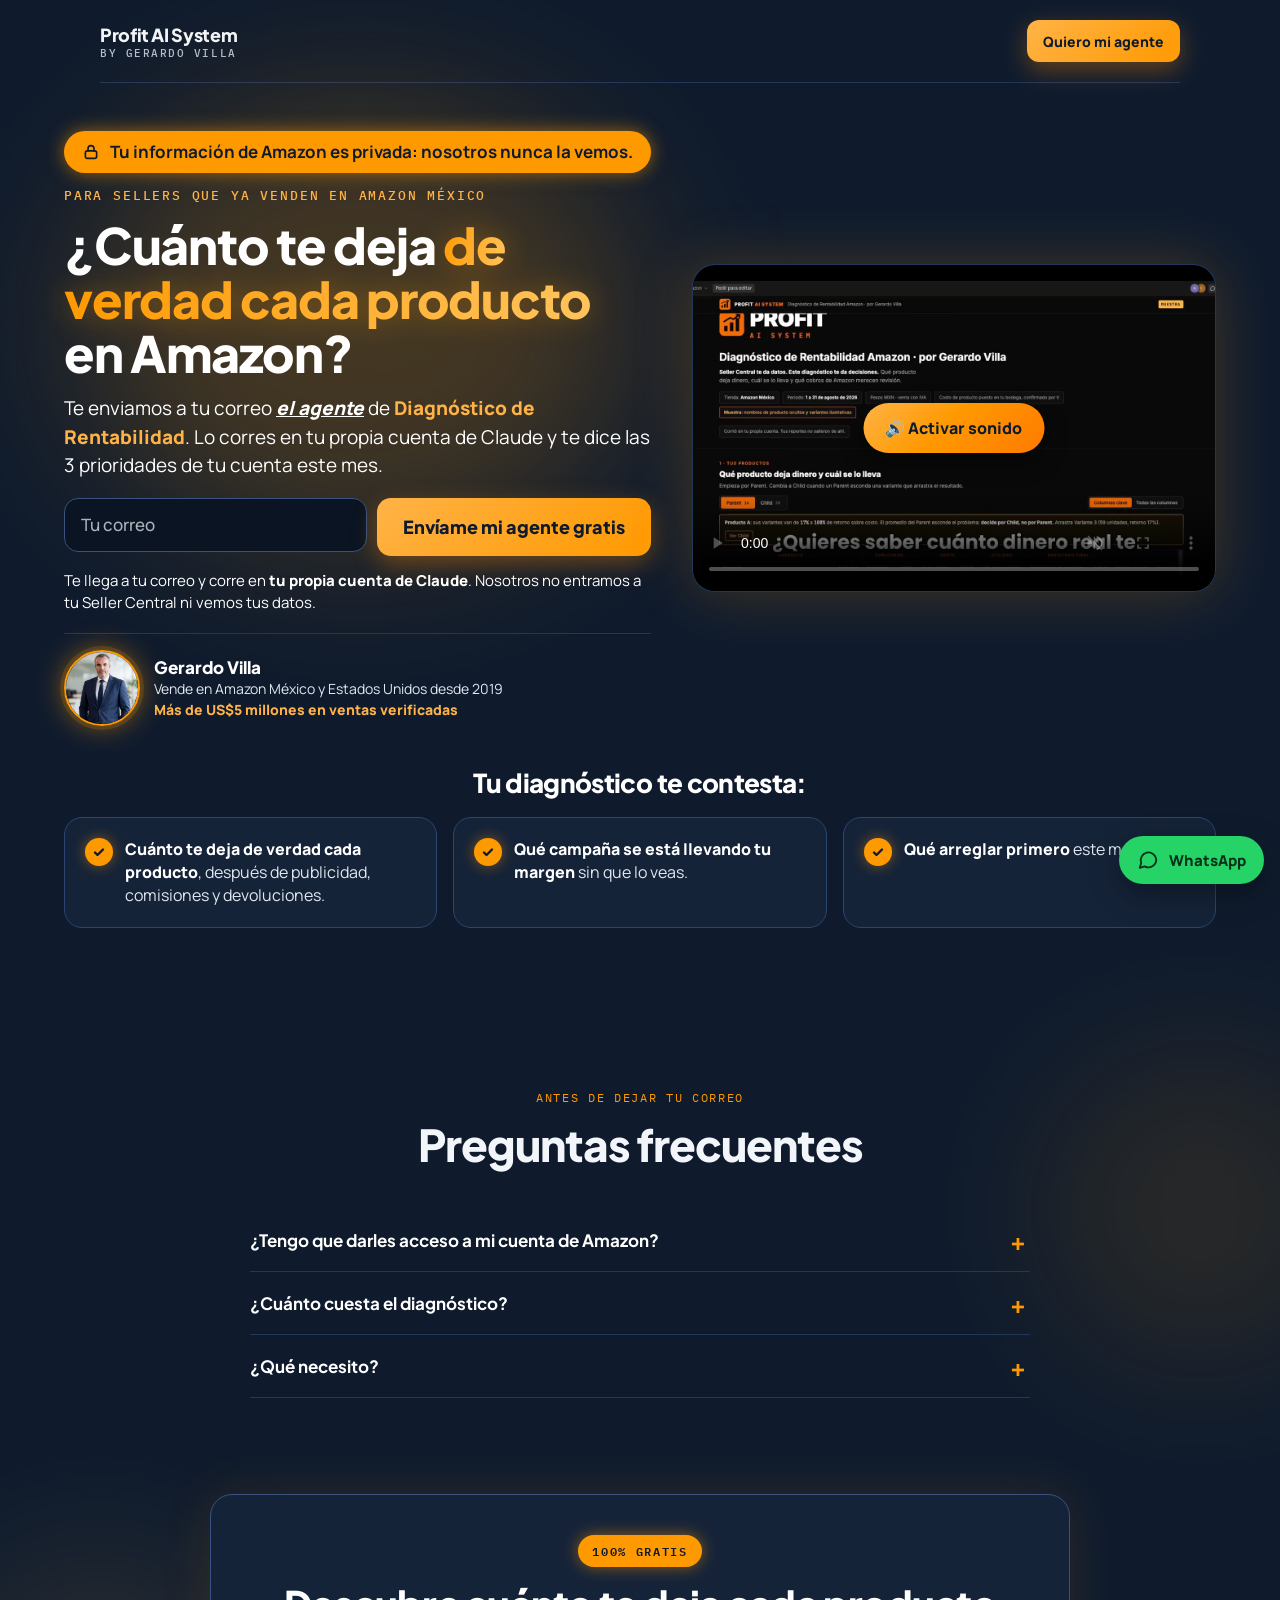
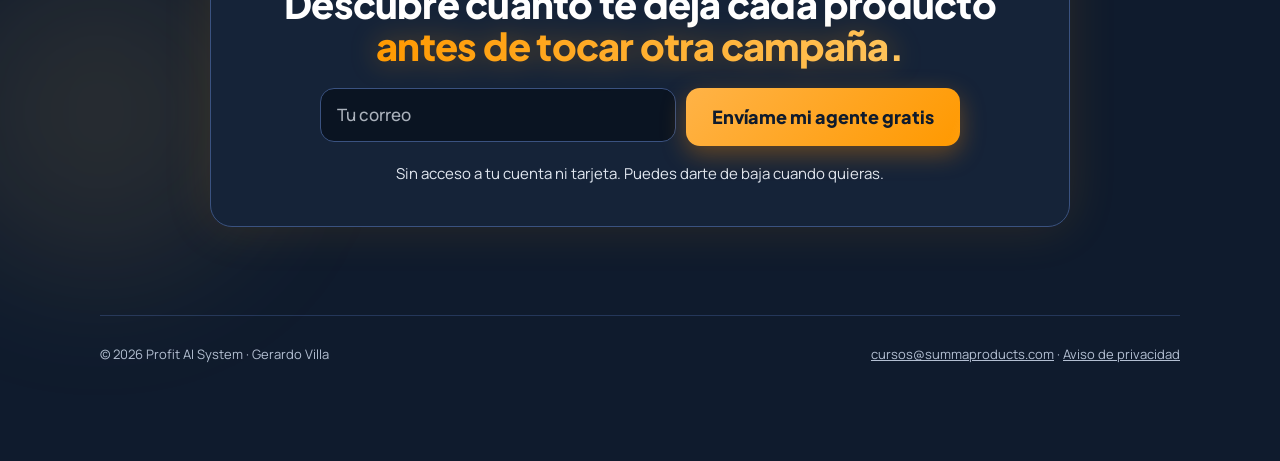
==== index.html @ 211ba328 "Buen Fin también en el Nivel 2: US$2,424 → US$1,818 (-25%), mismo sticker, etiqueta y cuenta regresi" ====
<!doctype html>
<html lang="es">
<head>
<meta charset="utf-8">
<meta name="viewport" content="width=device-width,initial-scale=1,viewport-fit=cover">
<title>Profit AI System</title>
<link rel="preconnect" href="https://fonts.googleapis.com">
<link rel="preconnect" href="https://fonts.gstatic.com" crossorigin>
<link rel="stylesheet" href="https://fonts.googleapis.com/css2?family=Plus+Jakarta+Sans:wght@500;700;800&family=Manrope:wght@400;500;600;700&family=IBM+Plex+Mono:wght@500&display=swap">
<link rel="stylesheet" href="assets/styles.css?v=20261112a">
<!-- Meta Pixel Code -->
<script>
!function(f,b,e,v,n,t,s)
{if(f.fbq)return;n=f.fbq=function(){n.callMethod?
n.callMethod.apply(n,arguments):n.queue.push(arguments)};
if(!f._fbq)f._fbq=n;n.push=n;n.loaded=!0;n.version='2.0';
n.queue=[];t=b.createElement(e);t.async=!0;
t.src=v;s=b.getElementsByTagName(e)[0];
s.parentNode.insertBefore(t,s)}(window, document,'script',
'https://connect.facebook.net/en_US/fbevents.js');
fbq('init', '1524049399397099');
fbq('track', 'PageView');
</script>
<noscript><img height="1" width="1" style="display:none"
src="https://www.facebook.com/tr?id=1524049399397099&ev=PageView&noscript=1"
/></noscript>
<!-- End Meta Pixel Code -->
<!-- Vigía de envío de ChatGPT Ads: anota solo las solicitudes a openai.com cuyo contenido trae "lead_created" (no manda nada) -->
<script>!function(w){var R=/^https:\/\/([a-z0-9-]+\.)*openai\.com\//,L="lead_created",E=w.__oaiEnvios=[];function reg(u,b,via){var e=null;try{if(!R.test(String(u&&u.url||u)))return null;var c=function(t){if(e||typeof t!=="string"||t.indexOf(L)<0)return;e={via:via,t:Date.now(),estado:null};E.push(e);try{w.dispatchEvent(new CustomEvent("oai-lead-solicitud",{detail:e}))}catch(x){}};if(typeof b==="string")c(b);else if(b instanceof URLSearchParams)c(b.toString());else if(b&&typeof b.text==="function")b.text().then(c,function(){});}catch(x){}return function(s){if(e){e.estado=s;try{w.dispatchEvent(new CustomEvent("oai-lead-respuesta",{detail:e}))}catch(x){}}}}var f=w.fetch;if(f)w.fetch=function(i,o){var r=reg(i,o&&o.body,"fetch");var p=f.apply(this,arguments);if(r)p.then(function(x){r(x.status||"opaca")},function(){r("error")});return p};var n=w.navigator;if(n&&n.sendBeacon){var sb=n.sendBeacon.bind(n);n.sendBeacon=function(u,d){var r=reg(u,d,"beacon");var ok=sb(u,d);if(r)r(ok?"en cola":"rechazada");return ok}}var X=w.XMLHttpRequest&&w.XMLHttpRequest.prototype;if(X){var op=X.open,se=X.send;X.open=function(m,u){this.__oaiU=u;return op.apply(this,arguments)};X.send=function(b){var r=reg(this.__oaiU,b,"xhr"),x=this;if(r)x.addEventListener("loadend",function(){r(x.status||"error")});return se.apply(this,arguments)}}}(window);</script>
<!-- ChatGPT Ads (OpenAI) Pixel: debug solo con ?oai_debug=1 en la URL -->
<script>!function(w,d,s,u){if(w.oaiq)return;var q=function(){q.q.push(arguments)};q.q=[];w.oaiq=q;var j=d.createElement(s);j.async=1;j.src=u;var f=d.getElementsByTagName(s)[0];f.parentNode.insertBefore(j,f)}(window,document,"script","https://bzrcdn.openai.com/sdk/oaiq.min.js");oaiq("init",{pixelId:"CTZKDrCM46o4jcM1QPURTB",debug:/[?&]oai_debug=1(&|$)/.test(location.search)});</script>
<!-- End ChatGPT Ads Pixel -->
</head>
<body data-pagina="inicio">
<div class="wrap"><nav>
  <a class="brand" href="index.html">Profit AI System<small>by Gerardo Villa</small></a>
  <a class="btn btn-glow" href="#correo">Quiero mi agente</a>
</nav></div>
<main>
<section class="ih" id="correo">
  <div class="ih-wrap">
    <div class="ih-izq">
      <p class="privado"><svg width="18" height="18" viewBox="0 0 24 24" aria-hidden="true"><rect x="4.5" y="10.5" width="15" height="10" rx="2.5"/><path d="M8 10.5V7.5a4 4 0 0 1 8 0v3"/></svg><span>Tu información de Amazon es privada: nosotros nunca la vemos.</span></p>
      <span class="ih-kicker">Para sellers que ya venden en Amazon México</span>
      <h1>¿Cuánto te deja <span class="dorado">de verdad cada producto</span> en Amazon?</h1>
      <p class="ih-sub">Te enviamos a tu correo <b><i><u>el agente</u></i></b> de <b class="claro">Diagnóstico de Rentabilidad</b>. Lo corres en tu propia cuenta de Claude y te dice las 3 prioridades de tu cuenta este mes.</p>
      <form class="capture ih-form" data-capture>
        <div class="row"><input id="email-hero" type="email" required placeholder="Tu correo" autocomplete="email" aria-label="Tu correo"><button class="btn btn-glow" type="submit">Envíame mi agente gratis</button></div>
      </form>
      <p class="ih-nota">Te llega a tu correo y corre en <b>tu propia cuenta de Claude</b>. Nosotros no entramos a tu Seller Central ni vemos tus datos.</p>
      <div class="ih-gerardo">
        <img src="assets/gerardo.jpg" alt="Gerardo Villa">
        <div><b>Gerardo Villa</b><span>Vende en Amazon México y Estados Unidos desde 2019</span><span class="dato">Más de US$5 millones en ventas verificadas</span></div>
      </div>
    </div>
    <div class="ih-video"><div class="video" data-video="VIDEO_PORTADA_URL" data-evento-video="vio_video" aria-label="Video 1 · Así se ve Profit AI System en 30 segundos"><div class="play"><svg width="28" height="28" viewBox="0 0 24 24"><path d="M6 4l14 8-14 8z"/></svg></div><span class="vtag">Video 1 · Así se ve Profit AI System en 30 segundos · por grabar</span></div></div>
    <div class="ih-contesta">
      <h2>Tu diagnóstico te contesta:</h2>
      <ul>
        <li><i aria-hidden="true"><svg width="16" height="16" viewBox="0 0 16 16"><path d="M4 8.5l2.5 2.5L12 5.5"/></svg></i><span><b>Cuánto te deja de verdad cada producto</b>, después de publicidad, comisiones y devoluciones.</span></li>
        <li><i aria-hidden="true"><svg width="16" height="16" viewBox="0 0 16 16"><path d="M4 8.5l2.5 2.5L12 5.5"/></svg></i><span><b>Qué campaña se está llevando tu margen</b> sin que lo veas.</span></li>
        <li><i aria-hidden="true"><svg width="16" height="16" viewBox="0 0 16 16"><path d="M4 8.5l2.5 2.5L12 5.5"/></svg></i><span><b>Qué arreglar primero</b> este mes.</span></li>
      </ul>
    </div>
  </div>
</section>

<section class="ih-faq">
  <div class="wrap" style="max-width:820px">
    <div class="head"><span class="eyebrow">Antes de dejar tu correo</span><h2>Preguntas frecuentes</h2></div>
    <details><summary>¿Tengo que darles acceso a mi cuenta de Amazon?</summary><p>No. Tú descargas tus reportes y todo corre en tu propia cuenta de Claude. Tus números no salen de ahí.</p></details>
    <details><summary>¿Cuánto cuesta el diagnóstico?</summary><p>Nada. Solo deja tu correo y te lo enviamos.</p></details>
    <details><summary>¿Qué necesito?</summary><p>Una cuenta de Amazon México que ya venda, tus reportes, tus costos por producto y una cuenta de Claude (se paga aparte).</p></details>
  </div>
</section>

<section class="ih-cierre-sec">
  <div class="wrap">
    <div class="ih-cierre">
      <span class="gratis">100% gratis</span>
      <h2>Descubre cuánto te deja cada producto <span class="dorado">antes de tocar otra campaña.</span></h2>
      <form class="capture ih-form" data-capture>
        <div class="row"><input id="email-final" type="email" required placeholder="Tu correo" autocomplete="email" aria-label="Tu correo"><button class="btn btn-glow" type="submit">Envíame mi agente gratis</button></div>
      </form>
      <p class="ih-nota2">Sin acceso a tu cuenta ni tarjeta. Puedes darte de baja cuando quieras.</p>
    </div>
  </div>
</section>
</main>
<div class="wrap"><footer>
  <span>© 2026 Profit AI System · Gerardo Villa</span>
  <span><a href="#" data-href="CORREO_MAILTO" data-cfg="CORREO"></a> · <a href="aviso-de-privacidad.html">Aviso de privacidad</a></span>
</footer></div>
<a class="wa" href="#" data-href="WHATSAPP_URL" target="_blank" rel="noopener" aria-label="Escríbenos por WhatsApp">
  <svg width="22" height="22" viewBox="0 0 24 24"><path d="M21 11.5a8.5 8.5 0 0 1-12.6 7.4L3 20.5l1.6-5.2A8.5 8.5 0 1 1 21 11.5z"/></svg><span>WhatsApp</span>
</a>
<script src="assets/config.js?v=20261112a"></script>
<script src="assets/app.js?v=20261112a"></script>
</body>
</html>
---- assets/styles.css ----
/* Landing de captura: una columna ancha, bloques alternando fondo noche / noche profundo; naranja solo en acciones y acentos. */
:root{
  --night:#0f1b2d;--deep:#0a1422;--panel:#152338;--line:#24375a;
  --fg:#f2f5fa;--muted:#b3bfd2;--orange:#ff9900;--orange-soft:#ffb347;--ink:#0f1b2d;
  --f-display:"Plus Jakarta Sans",system-ui,sans-serif;--f-body:"Manrope",system-ui,sans-serif;--f-mono:"IBM Plex Mono",ui-monospace,monospace;
  color-scheme:dark;
}
*{box-sizing:border-box}
html{scroll-behavior:smooth}
body{background:var(--night);color:var(--fg);font-family:var(--f-body);font-size:17px;line-height:1.6}
a{color:inherit}
p{margin:0}
h1,h2,h3{font-family:var(--f-display);margin:0;line-height:1.08;letter-spacing:-.025em;text-wrap:balance}
h1{font-size:clamp(36px,5.6vw,64px);font-weight:800}
h2{font-size:clamp(28px,3.8vw,44px);font-weight:800}
h3{font-size:20px;font-weight:700;letter-spacing:-.01em}
em{font-style:normal;color:var(--orange)}
.wrap{max-width:1120px;margin-inline:auto;padding-inline:20px}
.eyebrow{font-family:var(--f-mono);font-size:12px;letter-spacing:.14em;text-transform:uppercase;color:var(--orange)}
.muted{color:var(--muted)}
:focus-visible{outline:2px solid var(--orange);outline-offset:3px}

.draft{background:var(--orange);color:var(--ink);font:500 12px var(--f-mono);letter-spacing:.06em;text-align:center;padding:8px 16px}
nav{display:flex;align-items:center;justify-content:space-between;gap:16px;padding-block:20px;border-bottom:1px solid var(--line)}
.brand{font:800 18px var(--f-display);text-decoration:none;letter-spacing:-.02em}
.brand span{color:var(--orange)}
.btn{display:inline-flex;align-items:center;justify-content:center;gap:10px;min-height:52px;padding:14px 26px;border-radius:12px;border:0;background:var(--orange);color:var(--ink);font:800 16px var(--f-body);text-decoration:none;cursor:pointer;transition:background .15s,transform .15s}
.btn:hover{background:var(--orange-soft);transform:translateY(-1px)}
.btn.ghost{background:transparent;color:var(--fg);border:1px solid var(--line)}
.btn.ghost:hover{border-color:var(--orange);background:transparent}
nav .btn{min-height:42px;padding:8px 16px;font-size:14px}

section{padding-block:88px}
section.deep{background:var(--deep)}
.head{display:grid;gap:14px;max-width:760px;margin-bottom:40px}

/* Hero */
.hero{display:grid;grid-template-columns:minmax(0,1.2fr) minmax(0,.85fr);gap:48px;align-items:center;padding-block:64px 80px}
.hero .lead{font-size:19px;color:var(--muted);max-width:580px;margin-top:18px}
.capture{display:grid;gap:10px;margin-top:28px;max-width:560px}
.capture .row{display:flex;flex-wrap:wrap;gap:10px}
.capture input{flex:1 1 220px;min-width:0;padding:15px 16px;border-radius:12px;border:1px solid var(--line);background:var(--panel);color:var(--fg);font:500 16px var(--f-body)}
.capture input::placeholder{color:#7f8da5}
.capture small{font-size:13px;color:var(--muted)}
.capture .ok{font-size:14px;border:1px solid var(--orange);border-radius:10px;padding:12px 14px}
.photo{aspect-ratio:4/5;max-width:100%;border-radius:20px;background:linear-gradient(165deg,#1d3150 0%,#0f1b2d 70%);border:1px solid var(--line);position:relative;display:flex;align-items:flex-end;padding:20px}
.photo .tag{font:500 12px var(--f-mono);letter-spacing:.08em;color:var(--orange-soft)}
.photo .badge{position:absolute;top:18px;left:18px;right:18px;background:rgba(10,20,34,.85);border:1px solid var(--line);border-radius:12px;padding:12px 14px;font-size:13px}
.photo .badge b{display:block;font:700 15px var(--f-display);color:var(--fg)}
.trust{display:flex;flex-wrap:wrap;gap:10px 24px;margin-top:26px;font-size:14px;color:var(--muted)}
.trust span::before{content:"";display:inline-block;width:7px;height:7px;border-radius:50%;background:var(--orange);margin-right:8px;vertical-align:middle}

/* Problema */
.qgrid{display:grid;grid-template-columns:repeat(3,minmax(0,1fr));gap:16px}
.q{background:var(--panel);border:1px solid var(--line);border-radius:16px;padding:24px;display:grid;gap:10px}
.q .n{font:500 13px var(--f-mono);color:var(--orange)}

/* Qué vas a poder hacer */
.able{display:grid;grid-template-columns:repeat(2,minmax(0,1fr));gap:0 48px}
.able article{display:grid;grid-template-columns:44px minmax(0,1fr);gap:16px;padding-block:24px;border-top:1px solid var(--line)}
.ico{width:40px;height:40px;border-radius:10px;background:rgba(255,153,0,.12);display:flex;align-items:center;justify-content:center}
.ico svg{width:22px;height:22px;stroke:var(--orange);fill:none;stroke-width:2;stroke-linecap:round;stroke-linejoin:round}
.able p{color:var(--muted);font-size:15px;margin-top:6px}

/* Proceso */
.steps{display:grid;grid-template-columns:repeat(4,minmax(0,1fr));gap:16px}
.step{border-top:2px solid var(--orange);padding-top:18px;display:grid;gap:8px}
.step .n{font:500 12px var(--f-mono);letter-spacing:.1em;color:var(--orange)}
.step p{color:var(--muted);font-size:15px}

/* Paquetes */
.packs{display:grid;grid-template-columns:repeat(3,minmax(0,1fr));gap:16px;align-items:start}
.pack{background:var(--panel);border:1px solid var(--line);border-radius:20px;padding:28px;display:grid;gap:16px;min-width:0}
.pack.hl{border:2px solid var(--orange);background:linear-gradient(180deg,#1a2a44,#152338)}
.pill{justify-self:start;background:var(--orange);color:var(--ink);font:700 11px var(--f-mono);letter-spacing:.1em;text-transform:uppercase;padding:5px 10px;border-radius:999px}
.tier{font:500 12px var(--f-mono);letter-spacing:.12em;text-transform:uppercase;color:var(--orange-soft)}
.pack h3{font-size:24px}
.promise{font-size:16px;color:var(--fg);font-weight:600}
.pack ul{list-style:none;margin:0;padding:0;display:grid;gap:11px;font-size:15px;color:var(--muted)}
.pack li{display:grid;grid-template-columns:20px minmax(0,1fr);gap:8px}
.pack li::before{content:"";width:16px;height:16px;margin-top:4px;border-radius:50%;background:var(--orange) url("data:image/svg+xml,%3Csvg xmlns='http://www.w3.org/2000/svg' viewBox='0 0 16 16'%3E%3Cpath d='M4 8.5l2.5 2.5L12 5.5' fill='none' stroke='%230f1b2d' stroke-width='2' stroke-linecap='round' stroke-linejoin='round'/%3E%3C/svg%3E") center/12px no-repeat}
.pack li b{color:var(--fg);font-weight:700}
.price{border-top:1px solid var(--line);padding-top:16px;display:grid;gap:4px}
.price strong{font:800 34px var(--f-display);letter-spacing:-.03em}
.price span{font-size:13px;color:var(--muted)}
.price .promo-precio{display:flex;align-items:center;gap:10px;flex-wrap:wrap;font-size:15px;color:var(--muted)}
.price .promo-precio s{font-weight:700}
/* Promoción (Buen Fin): rojo solo para la promo */
.promo-pill{display:inline-block;background:#e3262d;color:#fff;font:800 12px var(--f-mono);letter-spacing:.08em;text-transform:uppercase;padding:6px 12px;border-radius:999px;box-shadow:0 0 0 0 rgba(227,38,45,.6);animation:promoLatido 1.8s ease-out infinite}
.promo-cuenta{font:700 13px var(--f-mono);color:#ff6b6b;letter-spacing:.02em}
.promo-cuenta b{color:#fff;font-variant-numeric:tabular-nums}
.pack.hl,.pack.con-promo,.pago-promo{position:relative}
.pack:has(.promo-sticker){border-color:#e3262d;box-shadow:0 0 0 1px rgba(227,38,45,.35),0 18px 50px -20px rgba(227,38,45,.55)}
.promo-sticker{position:absolute;top:-22px;right:-10px;width:92px;height:92px;border-radius:50%;background:#e3262d;color:#fff;display:grid;place-content:center;text-align:center;transform:rotate(12deg);box-shadow:0 10px 24px -8px rgba(0,0,0,.6);border:3px solid #fff;z-index:2;animation:promoSticker 3s ease-in-out infinite;pointer-events:none}
.promo-sticker span{font:800 13px/1.05 var(--f-display);text-transform:uppercase;letter-spacing:.02em}
.promo-sticker b{font:900 22px/1 var(--f-display)}
.promo-sticker img{width:100%;height:100%;object-fit:contain;filter:drop-shadow(0 8px 14px rgba(0,0,0,.55))}
.promo-sticker:has(img){background:transparent;border:0;border-radius:0;box-shadow:none;width:120px;height:120px;top:-34px;right:-14px}
.promo-sticker .promo-sticker-pct{position:absolute;right:4px;bottom:-24px;background:#e3262d;color:#fff;border:3px solid #fff;border-radius:999px;padding:4px 9px;font:900 17px/1 var(--f-display);transform:rotate(-14deg);box-shadow:0 6px 14px -4px rgba(0,0,0,.6)}
@keyframes promoLatido{0%{box-shadow:0 0 0 0 rgba(227,38,45,.6)}70%{box-shadow:0 0 0 12px rgba(227,38,45,0)}100%{box-shadow:0 0 0 0 rgba(227,38,45,0)}}
@keyframes promoSticker{0%,100%{transform:rotate(12deg) scale(1)}50%{transform:rotate(6deg) scale(1.07)}}
@media (max-width:640px){.promo-sticker:has(img){width:96px;height:96px;top:-28px;right:-8px}.promo-sticker{width:76px;height:76px;top:-18px;right:-6px}.promo-sticker b{font-size:18px}.promo-sticker span{font-size:11px}}
.pack .promo-sticker .promo-sticker-pct{right:auto;left:-40px;bottom:4px}
.pack.con-promo .promo-sticker .promo-sticker-pct{left:auto;right:2px;bottom:-26px}
.pack.con-promo h3{padding-right:64px}
.pago-promo .promo-sticker:has(img){width:88px;height:88px;top:-44px;right:-10px}
.pago-promo .promo-sticker .promo-sticker-pct{font-size:14px;bottom:-14px}
@media (prefers-reduced-motion:reduce){.promo-pill,.promo-sticker{animation:none}}
.compare{margin-top:28px;background:var(--panel);border:1px solid var(--line);border-radius:16px;padding:22px 24px;font-size:16px}

/* Gerardo */
.about{display:grid;grid-template-columns:minmax(0,.8fr) minmax(0,1.2fr);gap:48px;align-items:center}
.about .photo{aspect-ratio:1/1}
.about ul{margin:20px 0 0;padding:0;list-style:none;display:grid;gap:10px;color:var(--muted)}
.about li::before{content:"—";color:var(--orange);margin-right:10px}

/* FAQ */
details{border-bottom:1px solid var(--line)}
summary{cursor:pointer;list-style:none;padding:20px 36px 20px 0;position:relative;font:700 17px var(--f-display)}
summary::-webkit-details-marker{display:none}
summary::after{content:"+";position:absolute;right:4px;top:16px;font-size:24px;color:var(--orange)}
details[open] summary::after{content:"−"}
details p{color:var(--muted);padding:0 32px 20px 0;font-size:16px}

/* Cierre */
.final{text-align:center;display:grid;justify-items:center;gap:16px}
.final .capture{width:100%}
footer{border-top:1px solid var(--line);padding-block:28px 96px;display:flex;flex-wrap:wrap;gap:12px;justify-content:space-between;font-size:13px;color:var(--muted)}

/* WhatsApp flotante */
.wa{position:fixed;right:16px;bottom:calc(16px + env(safe-area-inset-bottom,0px));display:inline-flex;align-items:center;gap:10px;background:#25d366;color:#08311a;font:800 15px var(--f-body);padding:13px 18px;border-radius:999px;text-decoration:none;box-shadow:0 10px 30px rgba(0,0,0,.35);z-index:5}
.wa svg{width:22px;height:22px;fill:none;stroke:#08311a;stroke-width:2;stroke-linecap:round;stroke-linejoin:round}

@media (max-width:900px){
  .hero,.about{grid-template-columns:minmax(0,1fr);gap:32px}
  .hero .photo{aspect-ratio:16/11}
  .qgrid,.packs{grid-template-columns:minmax(0,1fr)}
  .able{grid-template-columns:minmax(0,1fr)}
  .steps{grid-template-columns:repeat(2,minmax(0,1fr))}
  section{padding-block:64px}
  nav .navlink{display:none}
}
@media (max-width:520px){.steps{grid-template-columns:minmax(0,1fr)}.wa span{display:none}.wa{padding:14px}}
@media (prefers-reduced-motion:reduce){html{scroll-behavior:auto}.btn,.btn:hover{transition:none;transform:none}}

/* ---- Componentes del embudo de 4 páginas ---- */
.progress{display:flex;flex-wrap:wrap;gap:6px 18px;padding-block:14px;font:500 12px var(--f-mono);letter-spacing:.08em;text-transform:uppercase;color:#7f8da5;border-bottom:1px solid var(--line)}
.progress b{color:var(--orange);font-weight:500}
.progress span.done{color:var(--muted)}
.brand small{display:block;font:500 11px var(--f-mono);letter-spacing:.14em;color:var(--muted);text-transform:uppercase}
.video{width:100%;max-width:100%;aspect-ratio:16/9;border-radius:18px;background:linear-gradient(160deg,#1d3150,#0a1422);border:1px solid var(--line);display:flex;flex-direction:column;align-items:center;justify-content:center;gap:14px;text-align:center;padding:16px}
.play{width:76px;height:76px;border-radius:50%;background:var(--orange);display:flex;align-items:center;justify-content:center}
.play svg{width:28px;height:28px;fill:var(--ink);margin-left:4px}
.vtag{font:500 12px var(--f-mono);letter-spacing:.1em;text-transform:uppercase;color:var(--muted)}
.two{display:grid;grid-template-columns:minmax(0,1.3fr) minmax(0,.9fr);gap:32px;align-items:start}
.card{background:var(--panel);border:1px solid var(--line);border-radius:18px;padding:24px;display:grid;gap:12px;min-width:0}
.list{list-style:none;margin:0;padding:0;display:grid;gap:12px;font-size:15px;color:var(--muted)}
.list li{display:grid;grid-template-columns:26px minmax(0,1fr);gap:10px}
.list li i{font-style:normal;width:24px;height:24px;border-radius:50%;border:1px solid var(--orange);color:var(--orange);font:600 12px var(--f-mono);display:flex;align-items:center;justify-content:center}
.list li b{color:var(--fg)}
.skill{display:grid;grid-template-columns:minmax(0,1fr) minmax(0,1fr);gap:28px;padding-block:40px;border-top:1px solid var(--line)}
.skill:last-of-type{border-bottom:1px solid var(--line)}
.skill .num{font:800 56px var(--f-display);color:var(--orange);line-height:1;letter-spacing:-.04em}
.kv{display:grid;gap:14px}
.kv div{display:grid;gap:4px}
.kv dt,.kv .k{font:500 11px var(--f-mono);letter-spacing:.12em;text-transform:uppercase;color:var(--orange-soft)}
.kv p{color:var(--muted);font-size:15px}
.sample{background:var(--deep);border:1px solid var(--line);border-radius:14px;padding:16px;font:500 13px var(--f-mono);color:var(--muted);display:grid;gap:8px;overflow-x:auto}
.sample .row{display:grid;grid-template-columns:minmax(0,1.4fr) minmax(0,1fr) minmax(0,1.3fr);gap:10px;min-width:420px}
.sample .row.h{color:var(--orange-soft);text-transform:uppercase;font-size:11px;letter-spacing:.1em}
.sample .note{font:500 11px var(--f-mono);color:#7f8da5}
.matrix{width:100%;border-collapse:collapse;font-size:15px;min-width:620px}
.mw{overflow-x:auto;border:1px solid var(--line);border-radius:16px}
.matrix th,.matrix td{padding:14px 16px;border-bottom:1px solid var(--line);text-align:left;vertical-align:top}
.matrix th{font:700 14px var(--f-display);background:var(--panel)}
.matrix td.c{text-align:center;color:var(--orange);font-weight:800;width:110px}
.matrix td.x{text-align:center;color:#5c6a82;width:110px}
.matrix tr:last-child td{border-bottom:0}
.paybox{display:grid;gap:10px}
.payalt{font-size:13px;color:var(--muted);text-align:center}
.guar{display:grid;grid-template-columns:120px minmax(0,1fr);gap:28px;align-items:center}
.seal{width:120px;height:120px;border-radius:50%;border:2px solid var(--orange);display:flex;flex-direction:column;align-items:center;justify-content:center;font:800 40px var(--f-display);color:var(--orange);line-height:1}
.seal small{font:500 10px var(--f-mono);letter-spacing:.12em;color:var(--muted);margin-top:4px}
.next{display:flex;flex-wrap:wrap;gap:14px;align-items:center;justify-content:space-between;background:var(--panel);border:1px solid var(--line);border-radius:18px;padding:22px 24px;margin-top:40px}
.photo img{position:absolute;inset:0;width:100%;height:100%;object-fit:cover;border-radius:inherit}
@media (max-width:900px){.two,.skill,.guar{grid-template-columns:minmax(0,1fr)}.skill{gap:18px}}
.photo .badge.badge-bottom{top:auto;bottom:18px}

/* Botón principal que brilla (Lo quiero, Ver niveles) */
.btn-glow{background:linear-gradient(135deg,#ffb347 0%,#ff9900 45%,#ff7a00 100%);color:var(--ink);border:0;position:relative;box-shadow:0 0 0 0 rgba(255,153,0,.55),0 8px 24px rgba(255,140,0,.35);animation:glow 2.2s ease-in-out infinite}
.btn-glow:hover{background:linear-gradient(135deg,#ffc56b 0%,#ffa31a 45%,#ff8a1a 100%);color:var(--ink)}
.btn-glow::after{content:"";position:absolute;inset:0;border-radius:inherit;background:linear-gradient(110deg,transparent 30%,rgba(255,255,255,.45) 50%,transparent 70%);background-size:250% 100%;animation:shine 3.2s ease-in-out infinite;pointer-events:none}
@keyframes glow{0%,100%{box-shadow:0 0 0 0 rgba(255,153,0,.5),0 8px 24px rgba(255,140,0,.3)}50%{box-shadow:0 0 0 8px rgba(255,153,0,0),0 10px 34px rgba(255,140,0,.55)}}
@keyframes shine{0%{background-position:150% 0}60%,100%{background-position:-50% 0}}
nav .btn-glow{min-height:42px}
/* Botones de WhatsApp */
.wa-btn{background:#25d366;color:#06301a;border:0}
.wa-btn:hover{background:#3ee07b;color:#06301a}
.wa-btn svg{width:20px;height:20px;fill:none;stroke:currentColor;stroke-width:2;stroke-linecap:round;stroke-linejoin:round}
@media (prefers-reduced-motion:reduce){.btn-glow,.btn-glow::after{animation:none}}

/* Qué incluye, dentro de cada nivel */
.incluye{border-top:1px solid var(--line);padding-top:16px;display:grid;gap:10px}
.incluye .k{font-family:var(--f-mono);font-size:11px;letter-spacing:.12em;text-transform:uppercase;color:var(--orange)}
.incluye ul{font-size:14px}

/* Botones de compra y cotización de los niveles: en cápsula */
.btn.cap{border-radius:999px;width:100%;min-height:58px;font-size:17px;letter-spacing:.01em;outline:2px solid rgba(255,255,255,.18);outline-offset:4px}
.wa-btn.cap{box-shadow:0 8px 24px rgba(37,211,102,.3)}

/* Pago: aviso de a qué correo llega el acceso */
.aviso-correo{font-size:14px;line-height:1.55;color:var(--muted);background:rgba(255,153,0,.08);border:1px solid rgba(255,153,0,.35);border-radius:12px;padding:12px 14px}
.aviso-correo b{color:var(--fg)}
.hero-video{display:grid;gap:12px}
.hero-video p{font-size:13px;text-align:center}
.gerardo{background:var(--card,#132036);border:1px solid var(--line);border-radius:18px;padding:20px;display:grid;gap:12px}
.gerardo-top{display:flex;align-items:center;gap:16px}
.gerardo-top img{flex:none;width:96px;height:96px;border-radius:50%;object-fit:cover;object-position:center 20%;border:3px solid var(--orange)}
.gerardo-top b{display:block;font:800 22px var(--f-display);margin-top:4px}
.gerardo-top .sub{color:var(--orange);font-weight:700;font-size:15px}
.gerardo p{font-size:15px;color:var(--muted);margin:0;text-align:left}
.gerardo ul{margin:0;padding:0;list-style:none;display:grid;gap:8px;font-size:14px;color:var(--fg)}
.gerardo li::before{content:"—";color:var(--orange);margin-right:10px}
.hero-video{display:grid;gap:16px}
/* WhatsApp con el mismo brillo, en verde */
.wa-btn{position:relative;box-shadow:0 8px 24px rgba(37,211,102,.3);animation:glowwa 2.2s ease-in-out infinite}
.wa-btn::after{content:"";position:absolute;inset:0;border-radius:inherit;background:linear-gradient(110deg,transparent 30%,rgba(255,255,255,.45) 50%,transparent 70%);background-size:250% 100%;animation:shine 3.2s ease-in-out infinite;pointer-events:none}
@keyframes glowwa{0%,100%{box-shadow:0 0 0 0 rgba(37,211,102,.5),0 8px 24px rgba(37,211,102,.3)}50%{box-shadow:0 0 0 8px rgba(37,211,102,0),0 10px 34px rgba(37,211,102,.5)}}
@media (prefers-reduced-motion:reduce){.wa-btn,.wa-btn::after{animation:none}}
/* Botón para activar el sonido si el navegador no deja arrancar con audio */
.video{position:relative}
.sonido{white-space:nowrap;position:absolute;left:50%;top:50%;transform:translate(-50%,-50%);display:inline-flex;align-items:center;gap:10px;padding:14px 22px;border-radius:999px;border:0;background:linear-gradient(135deg,#ffb347 0%,#ff9900 45%,#ff7a00 100%);color:var(--ink);font:800 16px var(--f-body);cursor:pointer;box-shadow:0 8px 24px rgba(0,0,0,.45);animation:glow 2.2s ease-in-out infinite}
.sonido[hidden]{display:none}

/* ---- Pasos: que se note en qué página vas ---- */
.pasos{background:linear-gradient(90deg,rgba(255,153,0,.16),rgba(255,153,0,.04));border-bottom:1px solid rgba(255,153,0,.35)}
.pasos .wrap{display:grid;gap:8px;padding-block:12px}
.pasos p{font:600 15px var(--f-display);color:var(--fg)}
.pasos p b{color:var(--orange)}
.pasos ol{list-style:none;margin:0;padding:0;display:grid;grid-template-columns:repeat(3,minmax(0,1fr));gap:6px}
.pasos li{display:grid;gap:5px;font:500 11px var(--f-mono);letter-spacing:.06em;text-transform:uppercase;color:#7f8da5}
.pasos li::before{content:"";height:6px;border-radius:99px;background:#2a3d60}
.pasos li.ok{color:var(--muted)}
.pasos li.ok::before{background:rgba(255,153,0,.55)}
.pasos li.on{color:var(--orange)}
.pasos li.on::before{background:var(--orange);box-shadow:0 0 12px rgba(255,153,0,.7)}
/* Kit: el botón de descarga primero y grande */
.kit-cta{display:grid;gap:8px;justify-items:center;text-align:center;background:var(--panel);border:2px solid var(--orange);border-radius:18px;padding:16px 18px;margin:0 auto 36px;max-width:560px}
.kit-btn{max-width:280px;font-size:16px;min-height:50px}
.kit-cta p{font-size:13px;color:var(--muted)}
/* Niveles: los 5 agentes plegables */
details.incluye{border-bottom:0}
details.incluye summary{padding:0;font:500 11px var(--f-mono);letter-spacing:.12em;text-transform:uppercase;color:var(--orange)}
details.incluye summary::after{top:-6px;font-size:20px}
details.incluye ul{margin-top:10px}
/* Celular: títulos al centro y grandes, todo más compacto, el pago primero */
@media (max-width:900px){
  h1{font-size:clamp(38px,10.5vw,52px)}
  h2{font-size:clamp(30px,8.4vw,40px)}
  .head,.hero>div:first-child{text-align:center;justify-items:center;margin-inline:auto}
  .hero .lead,.head p{margin-inline:auto}
  .hero .capture{margin-inline:auto}
  .trust{justify-content:center}
  section{padding-block:40px}
  .hero{padding-block:28px 40px}
  .head{margin-bottom:24px}
  .pack{padding:20px;gap:12px}
  .pack ul{gap:8px;font-size:14px}
  .q{padding:18px}
  .able article{padding-block:16px}
  .next{margin-top:24px;padding:18px}
  .guar{gap:16px;text-align:center;justify-items:center}
  .seal{width:90px;height:90px}
  .compare{margin-top:18px;padding:16px;font-size:15px}
  .pago-orden>aside{order:-1}
  .pasos p{text-align:center}
}
body{margin:0}
@media (max-width:900px){
  nav .btn{white-space:nowrap;font-size:13px;padding:8px 12px}
  .brand{font-size:16px}
  .hero .lead{font-size:17px}
  .capture .row .btn{flex:1 1 100%}
}
.elige{display:grid;gap:4px;margin:-12px 0 24px}
.elige b{font:800 26px var(--f-display);color:var(--orange)}
@media (max-width:900px){.elige{text-align:center;justify-items:center}}
/* Títulos a todo lo ancho: menos renglones */
h1,h2{text-wrap:wrap}
.head{max-width:none}
.head p{max-width:760px}
@media (min-width:901px){.head{text-align:center;justify-items:center}.head p{margin-inline:auto}.elige{text-align:center;justify-items:center}}
@media (max-width:900px){
  .wrap{padding-inline:14px}
  h1{font-size:clamp(34px,9.6vw,48px)}
  h2{font-size:clamp(28px,8vw,38px)}
}

/* Títulos más a la orilla en celular */
@media (max-width:900px){.head h1,.head h2{margin-inline:-8px;letter-spacing:-.03em}}

/* Nota chiquita de "tu kit va en camino" (página 2) */
.kit-nota{font:500 11px var(--f-mono);letter-spacing:.06em;text-transform:uppercase;color:var(--orange);text-align:center;margin:0;line-height:1.6}
.kit-nota span{color:var(--muted);text-transform:none;letter-spacing:0}
@media (max-width:900px){.video-grande{margin-inline:-14px;width:calc(100% + 28px);max-width:none;border-radius:0;border-inline:0}}

/* ==== Inicio (index.html): se entiende en 3 segundos. Todo acotado a body[data-pagina="inicio"] ==== */
body[data-pagina="inicio"] main{overflow-x:clip}
.ih{position:relative;isolation:isolate;padding-block:24px 48px}
.ih::before{content:"";position:absolute;z-index:-1;left:50%;top:40px;width:340px;height:340px;transform:translateX(-50%);border-radius:50%;background:rgba(255,153,0,.21);filter:blur(60px);pointer-events:none}
.ih-wrap{max-width:1200px;margin-inline:auto;padding-inline:16px;display:grid;gap:22px;text-align:center}
.ih-izq{display:grid;gap:14px;justify-items:center}
/* Cápsula de privacidad */
.privado{display:inline-flex;align-items:center;gap:10px;background:#ff9900;color:#0f1b2d;font:700 15px var(--f-body);line-height:1.3;padding:10px 18px;border-radius:999px;box-shadow:0 0 18px rgba(255,153,0,.55);text-align:left;max-width:100%}
.privado svg{flex:none;width:18px;height:18px;fill:none;stroke:#0f1b2d;stroke-width:2.2;stroke-linecap:round;stroke-linejoin:round}
.ih-kicker{font:500 11px var(--f-mono);letter-spacing:.14em;text-transform:uppercase;color:#ffb347}
.ih h1{font:800 33px/1.12 var(--f-display);color:#fff;letter-spacing:-.025em;margin:0}
.dorado{background:linear-gradient(100deg,#ff9900 0%,#ffc45c 100%);-webkit-background-clip:text;background-clip:text;color:transparent;-webkit-box-decoration-break:clone;box-decoration-break:clone;filter:drop-shadow(0 0 14px rgba(255,153,0,.35))}
.ih-sub{font-size:17px;line-height:1.5;color:#fff;max-width:620px}
.ih-sub b{font-weight:800}
.ih-sub .claro{color:#ffb347}
/* Formulario */
.ih-form{width:100%;max-width:640px;margin:4px 0 0}
.ih-form .row{display:grid;grid-template-columns:minmax(0,1fr);gap:10px}
.ih-form .row .btn,.ih-form .row input{flex:none;width:100%}
.ih-form input{flex:none;height:54px;padding:0 16px;background:#0a1422;border:1px solid #3a5280;border-radius:14px;color:#fff;font:500 17px var(--f-body);transition:border-color .2s,box-shadow .2s}
.ih-form input::placeholder{color:#e1e7f0;opacity:.75}
.ih-form input:focus{outline:none;border-color:#ff9900;box-shadow:0 0 0 3px rgba(255,153,0,.25),0 0 24px rgba(255,153,0,.25)}
body[data-pagina="inicio"] .btn-glow{background:linear-gradient(135deg,#ffb347 0%,#ff9900 100%);color:#0f1b2d;animation:respira 2.5s ease-in-out infinite}
body[data-pagina="inicio"] .btn-glow::after{animation:none;background-position:150% 0;transition:background-position .9s ease}
body[data-pagina="inicio"] .btn-glow:hover::after{background-position:-50% 0}
.ih-form .btn-glow{height:58px;min-height:58px;border-radius:14px;font:800 18px var(--f-display);width:100%}
@keyframes respira{0%,100%{box-shadow:0 8px 28px rgba(255,153,0,.35)}50%{box-shadow:0 8px 44px rgba(255,153,0,.65)}}
.ih-nota{display:none;font-size:15px;color:#fff;line-height:1.5}
.ih-nota b{font-weight:800}
/* Gerardo (una sola vez) */
.ih-gerardo{display:flex;align-items:center;gap:14px;text-align:left;margin-top:6px}
.ih-gerardo img{flex:none;width:64px;height:64px;border-radius:50%;object-fit:cover;object-position:center 20%;border:2px solid #ff9900;box-shadow:0 0 0 4px rgba(255,153,0,.15),0 0 28px rgba(255,153,0,.55)}
.ih-gerardo div{display:grid;gap:2px;line-height:1.35}
.ih-gerardo b{font:800 17px var(--f-display);color:#fff}
.ih-gerardo span{font-size:14px;color:#e1e7f0}
.ih-gerardo .dato{font-weight:800;color:#ffb347}
/* Video */
.ih-video .video{border-radius:18px;box-shadow:0 0 36px rgba(255,153,0,.18);overflow:hidden}
/* Tu diagnóstico te contesta */
.ih-contesta{background:#152338;border:1px solid #2c4470;border-radius:18px;padding:20px 18px;text-align:left}
.ih-contesta h2{font:800 20px var(--f-display);color:#fff;margin:0 0 12px}
.ih-contesta ul{list-style:none;margin:0;padding:0;display:grid;gap:14px}
.ih-contesta li{display:grid;grid-template-columns:28px minmax(0,1fr);gap:12px;align-items:start;font-size:16px;line-height:1.45;color:#e1e7f0}
.ih-contesta li b{color:#fff;font-weight:800}
.ih-contesta li i{width:28px;height:28px;border-radius:50%;background:#ff9900;display:flex;align-items:center;justify-content:center;box-shadow:0 0 14px rgba(255,153,0,.45)}
.ih-contesta li i svg{width:16px;height:16px;fill:none;stroke:#0f1b2d;stroke-width:2.4;stroke-linecap:round;stroke-linejoin:round}
/* Preguntas y cierre */
.ih-faq{position:relative;isolation:isolate}
.ih-faq::before{content:"";position:absolute;z-index:-1;right:-80px;top:10%;width:320px;height:320px;border-radius:50%;background:rgba(255,153,0,.10);filter:blur(70px);pointer-events:none}
.ih-faq summary{color:#fff}
.ih-faq details p{color:#e1e7f0;font-size:15px}
.ih-cierre-sec{position:relative;isolation:isolate;padding-top:8px}
.ih-cierre-sec::before{content:"";position:absolute;z-index:-1;left:-60px;bottom:10%;width:320px;height:320px;border-radius:50%;background:rgba(255,196,92,.10);filter:blur(70px);pointer-events:none}
.ih-cierre{max-width:860px;margin-inline:auto;background:#152338;border:1px solid #3a5280;border-radius:22px;padding:28px 18px;display:grid;gap:16px;justify-items:center;text-align:center;box-shadow:0 0 50px rgba(255,153,0,.12)}
.gratis{background:#ff9900;color:#0f1b2d;font:600 12px var(--f-mono);letter-spacing:.14em;text-transform:uppercase;padding:6px 14px;border-radius:999px;box-shadow:0 0 16px rgba(255,153,0,.5)}
.ih-cierre h2{font:800 28px/1.12 var(--f-display);color:#fff;letter-spacing:-.02em}
.ih-nota2{font-size:15px;color:#e1e7f0}
/* Computadora */
@media (min-width:768px){
  .ih{padding-block:48px 72px}
  .ih::before{left:28%;top:20px;width:560px;height:440px;filter:blur(80px);background:rgba(255,153,0,.22)}
  .ih-wrap{padding-inline:24px;grid-template-columns:minmax(0,1.05fr) minmax(0,.95fr);grid-template-areas:"izq video" "contesta contesta";gap:28px 48px;text-align:left;align-items:center}
  .ih-izq{grid-area:izq;justify-items:start}
  .ih-video{grid-area:video}
  .ih-contesta{grid-area:contesta;background:none;border:0;padding:0;text-align:center;margin-top:12px}
  .privado{font-size:17px;white-space:nowrap}
  .ih-kicker{font-size:13px}
  .ih h1{font-size:50px;line-height:1.08}
  .ih-sub{font-size:19px}
  .ih-form .row{grid-template-columns:minmax(0,1fr) auto}
  .ih-form .row .btn{width:auto}
  .ih-form .btn-glow{width:auto;padding-inline:26px}
  .ih-nota{display:block;max-width:600px}
  .ih-gerardo{border-top:1px solid #24375a;padding-top:16px;margin-top:4px;width:100%}
  .ih-gerardo img{width:76px;height:76px}
  .ih-video .video{aspect-ratio:16/10;border-radius:22px;box-shadow:0 0 60px rgba(255,153,0,.22)}
  .ih-contesta h2{font-size:26px;margin-bottom:18px}
  .ih-contesta ul{grid-template-columns:repeat(3,minmax(0,1fr));gap:16px;text-align:left}
  .ih-contesta li{background:#152338;border:1px solid #2c4470;border-radius:18px;padding:20px;transition:border-color .25s,box-shadow .25s}
  .ih-contesta li:hover{border-color:#ff9900;box-shadow:0 0 24px rgba(255,153,0,.2)}
  .ih-cierre{padding:40px 32px}
  .ih-cierre h2{font-size:38px}
}
@media (max-width:767px){
  body[data-pagina="inicio"] .head{text-align:center}
}
@media (prefers-reduced-motion:reduce){
  body[data-pagina="inicio"] .btn-glow,body[data-pagina="inicio"] .btn-glow::after{animation:none;transition:none}
  .ih-form input,.ih-contesta li{transition:none}
}

/* Niveles: frase del equipo arriba de la lista de agentes */
.incluye .equipo{margin-top:10px;font:700 14px var(--f-body);color:var(--orange-soft)}
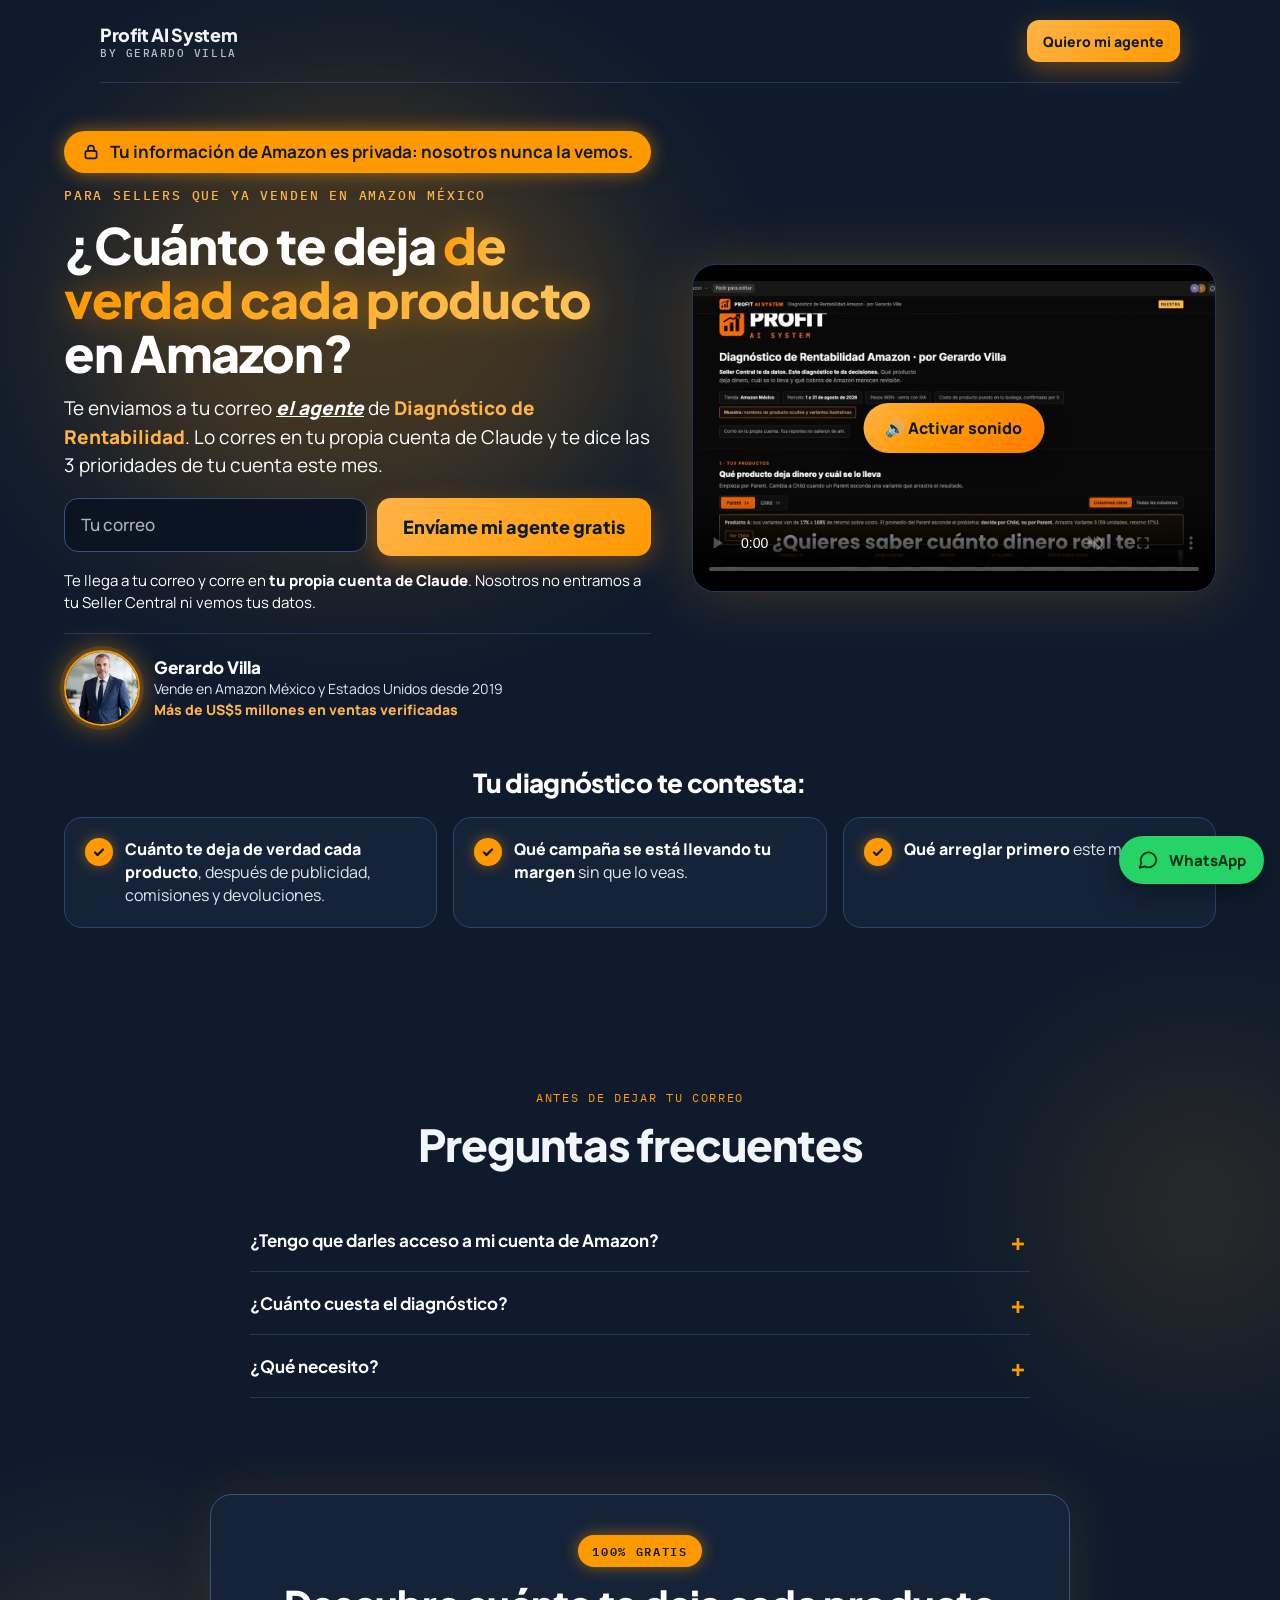
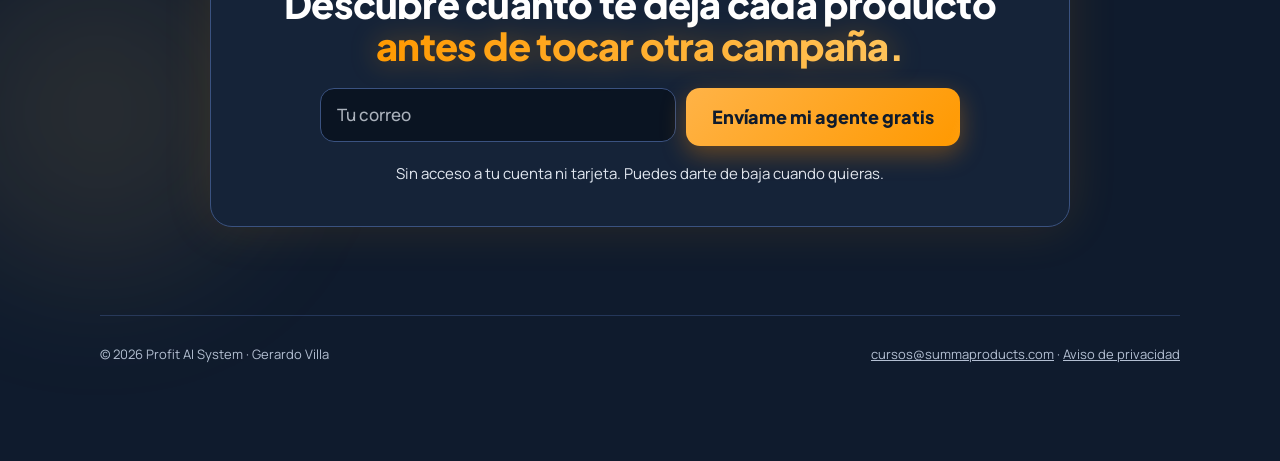
==== commit 33e37d6d: "Nueva escalera de oferta: Nivel 1 Kit de Utilidad US$97, Nivel 2 sistema completo US$497, Nivel 3 po" ====
--- a/index.html
+++ b/index.html
@@ -7,7 +7,7 @@
 <link rel="preconnect" href="https://fonts.googleapis.com">
 <link rel="preconnect" href="https://fonts.gstatic.com" crossorigin>
 <link rel="stylesheet" href="https://fonts.googleapis.com/css2?family=Plus+Jakarta+Sans:wght@500;700;800&family=Manrope:wght@400;500;600;700&family=IBM+Plex+Mono:wght@500&display=swap">
-<link rel="stylesheet" href="assets/styles.css?v=20261112a">
+<link rel="stylesheet" href="assets/styles.css?v=20261118a">
 <!-- Meta Pixel Code -->
 <script>
 !function(f,b,e,v,n,t,s)
@@ -94,7 +94,7 @@
 <a class="wa" href="#" data-href="WHATSAPP_URL" target="_blank" rel="noopener" aria-label="Escríbenos por WhatsApp">
   <svg width="22" height="22" viewBox="0 0 24 24"><path d="M21 11.5a8.5 8.5 0 0 1-12.6 7.4L3 20.5l1.6-5.2A8.5 8.5 0 1 1 21 11.5z"/></svg><span>WhatsApp</span>
 </a>
-<script src="assets/config.js?v=20261112a"></script>
-<script src="assets/app.js?v=20261112a"></script>
+<script src="assets/config.js?v=20261118a"></script>
+<script src="assets/app.js?v=20261118a"></script>
 </body>
 </html>
--- a/assets/styles.css
+++ b/assets/styles.css
@@ -398,3 +398,6 @@
 
 /* Niveles: frase del equipo arriba de la lista de agentes */
 .incluye .equipo{margin-top:10px;font:700 14px var(--f-body);color:var(--orange-soft)}
+
+/* Bloques que se esconden con el atributo hidden (p. ej. los de cada nivel en pago y gracias) */
+[hidden]{display:none!important}
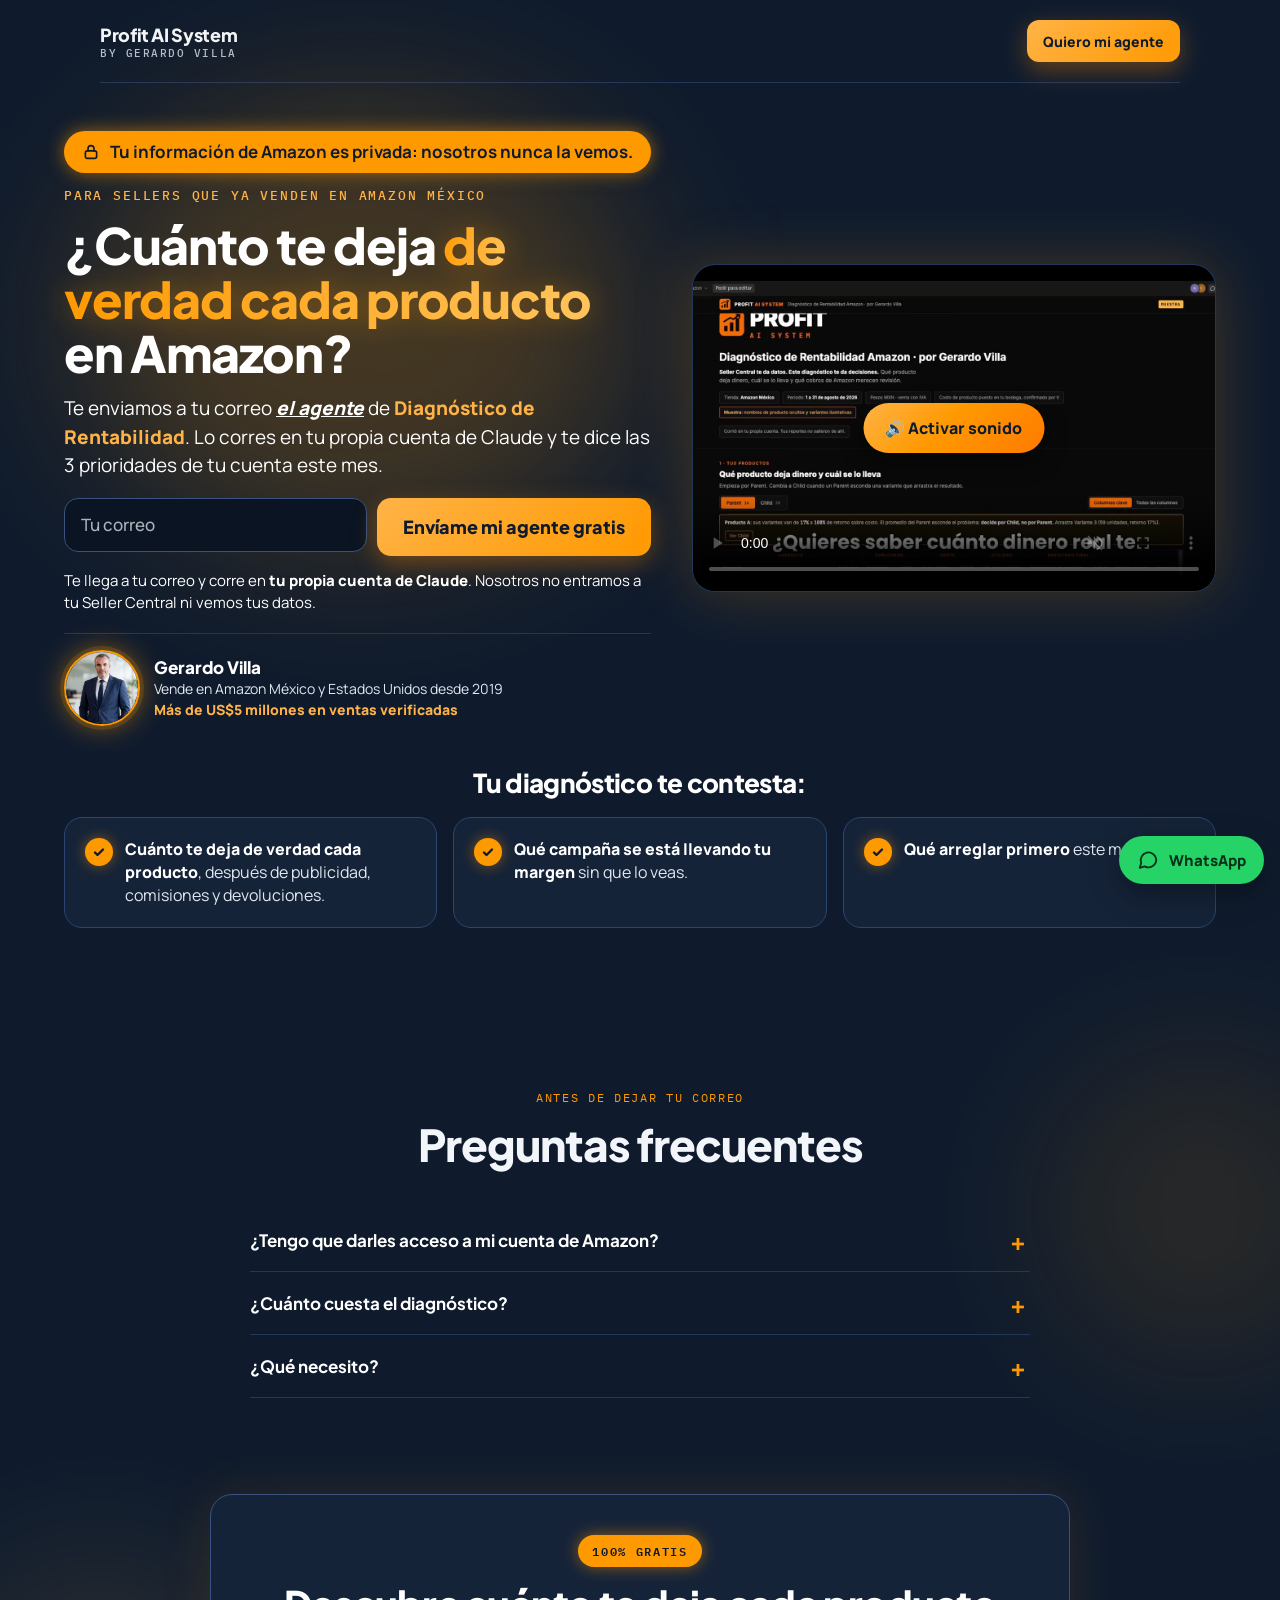
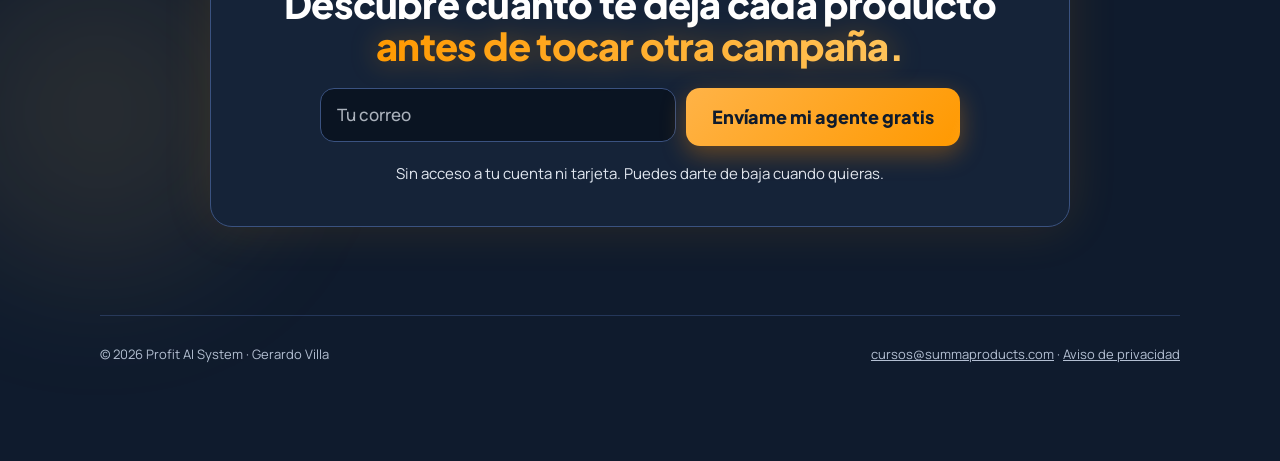
==== commit 46f7bd99: "Nombres finales de los agentes en niveles, pago y correo (El de Merca, El de Nuevos Clientes, El Est" ====
--- a/index.html
+++ b/index.html
@@ -7,7 +7,7 @@
 <link rel="preconnect" href="https://fonts.googleapis.com">
 <link rel="preconnect" href="https://fonts.gstatic.com" crossorigin>
 <link rel="stylesheet" href="https://fonts.googleapis.com/css2?family=Plus+Jakarta+Sans:wght@500;700;800&family=Manrope:wght@400;500;600;700&family=IBM+Plex+Mono:wght@500&display=swap">
-<link rel="stylesheet" href="assets/styles.css?v=20261118a">
+<link rel="stylesheet" href="assets/styles.css?v=20261120a">
 <!-- Meta Pixel Code -->
 <script>
 !function(f,b,e,v,n,t,s)
@@ -94,7 +94,7 @@
 <a class="wa" href="#" data-href="WHATSAPP_URL" target="_blank" rel="noopener" aria-label="Escríbenos por WhatsApp">
   <svg width="22" height="22" viewBox="0 0 24 24"><path d="M21 11.5a8.5 8.5 0 0 1-12.6 7.4L3 20.5l1.6-5.2A8.5 8.5 0 1 1 21 11.5z"/></svg><span>WhatsApp</span>
 </a>
-<script src="assets/config.js?v=20261118a"></script>
-<script src="assets/app.js?v=20261118a"></script>
+<script src="assets/config.js?v=20261120a"></script>
+<script src="assets/app.js?v=20261120a"></script>
 </body>
 </html>
--- a/assets/styles.css
+++ b/assets/styles.css
@@ -401,3 +401,7 @@
 
 /* Bloques que se esconden con el atributo hidden (p. ej. los de cada nivel en pago y gracias) */
 [hidden]{display:none!important}
+
+/* Nivel 2: opción de pagar solo la diferencia si ya compró el Kit */
+.pack .subida{display:grid;gap:10px;padding:14px;border:1px dashed rgba(255,153,0,.45);border-radius:14px;font-size:14px;line-height:1.5;color:var(--muted)}
+.pack .subida b{color:var(--fg)}
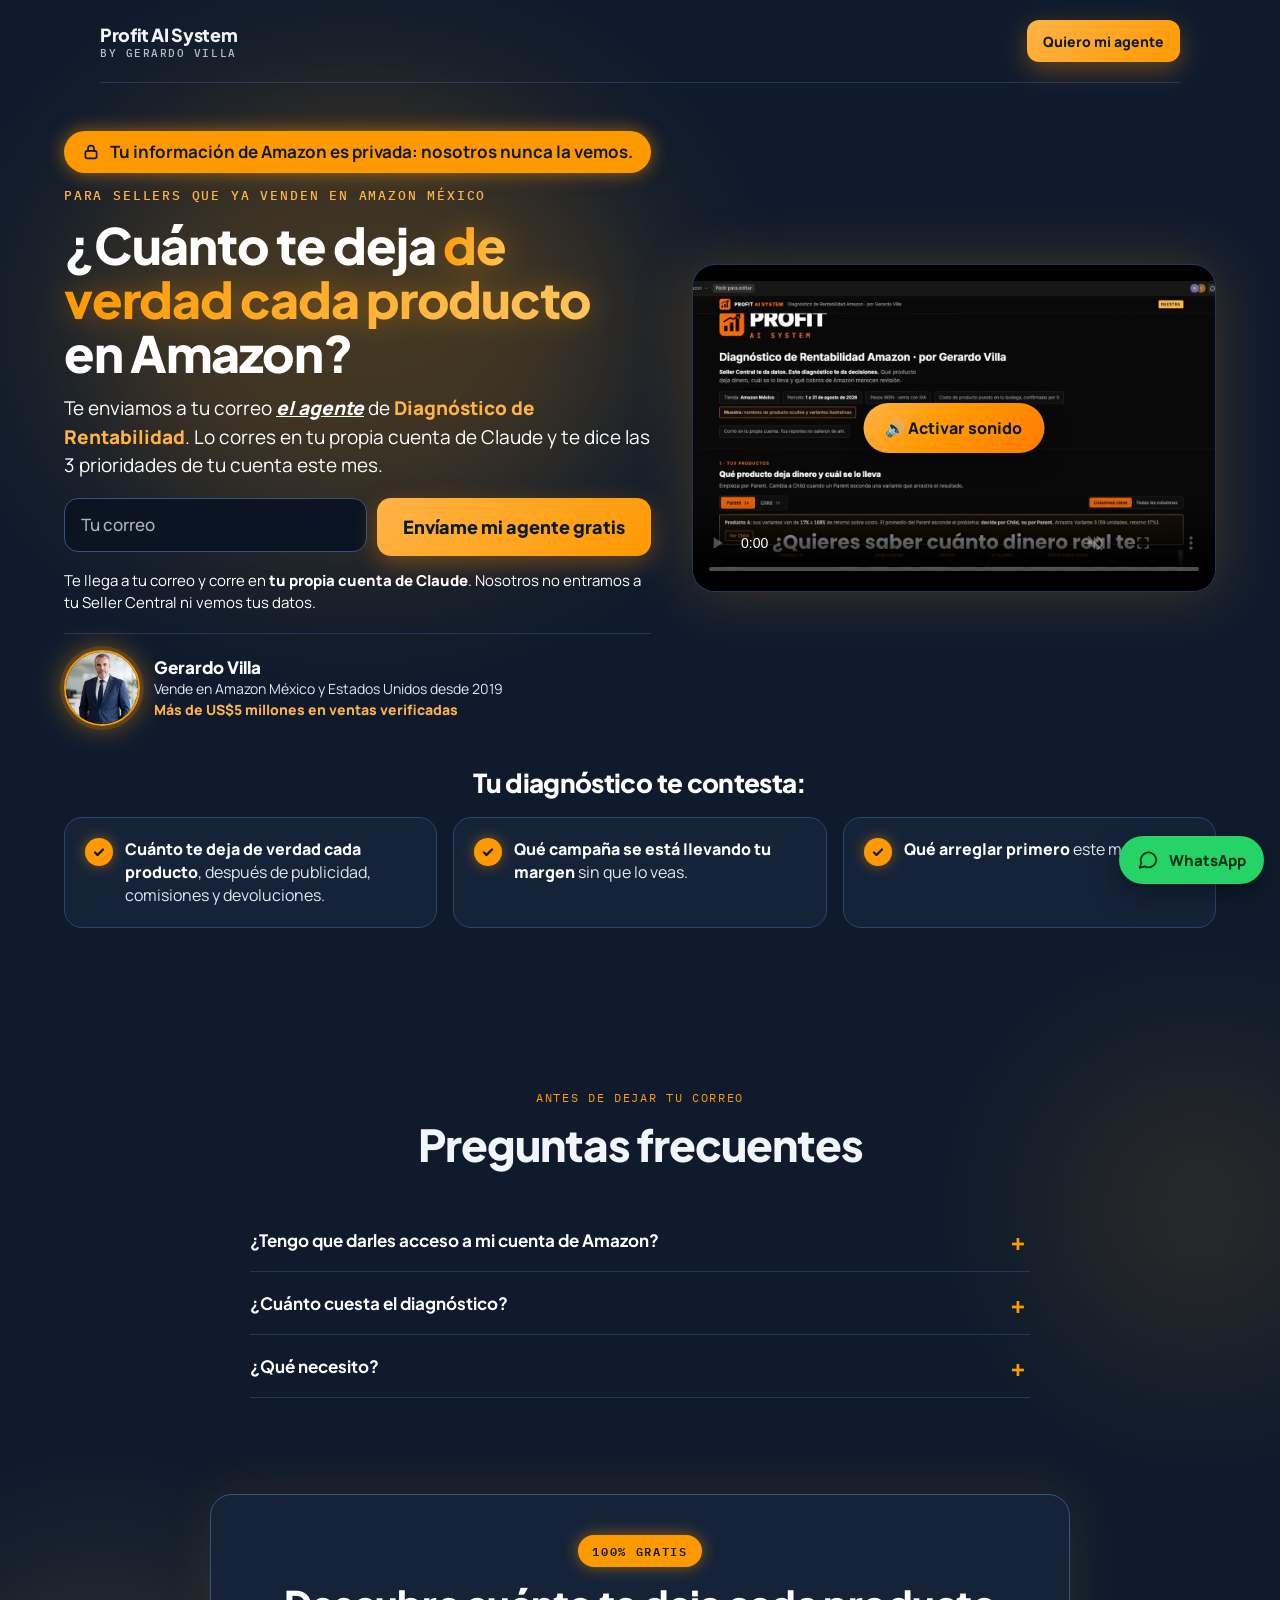
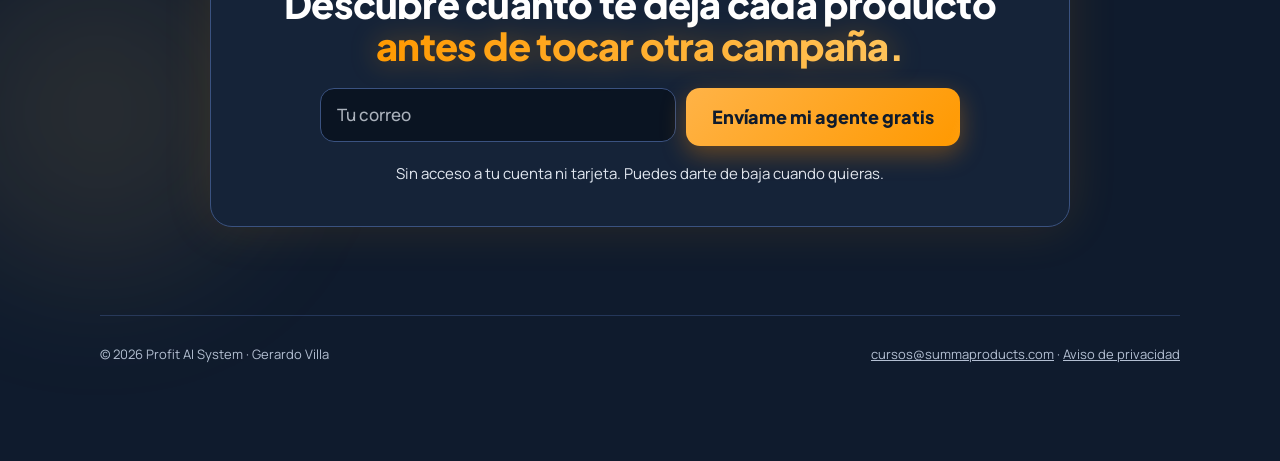
==== commit 890d9868: "Nivel 1: video del Kit de Utilidad (YouTube no listado, sin autoplay) dentro de su tarjeta Solo camb" ====
--- a/index.html
+++ b/index.html
@@ -7,7 +7,7 @@
 <link rel="preconnect" href="https://fonts.googleapis.com">
 <link rel="preconnect" href="https://fonts.gstatic.com" crossorigin>
 <link rel="stylesheet" href="https://fonts.googleapis.com/css2?family=Plus+Jakarta+Sans:wght@500;700;800&family=Manrope:wght@400;500;600;700&family=IBM+Plex+Mono:wght@500&display=swap">
-<link rel="stylesheet" href="assets/styles.css?v=20261120a">
+<link rel="stylesheet" href="assets/styles.css?v=20261123a">
 <!-- Meta Pixel Code -->
 <script>
 !function(f,b,e,v,n,t,s)
@@ -94,7 +94,7 @@
 <a class="wa" href="#" data-href="WHATSAPP_URL" target="_blank" rel="noopener" aria-label="Escríbenos por WhatsApp">
   <svg width="22" height="22" viewBox="0 0 24 24"><path d="M21 11.5a8.5 8.5 0 0 1-12.6 7.4L3 20.5l1.6-5.2A8.5 8.5 0 1 1 21 11.5z"/></svg><span>WhatsApp</span>
 </a>
-<script src="assets/config.js?v=20261120a"></script>
-<script src="assets/app.js?v=20261120a"></script>
+<script src="assets/config.js?v=20261123a"></script>
+<script src="assets/app.js?v=20261123a"></script>
 </body>
 </html>
--- a/assets/styles.css
+++ b/assets/styles.css
@@ -405,3 +405,6 @@
 /* Nivel 2: opción de pagar solo la diferencia si ya compró el Kit */
 .pack .subida{display:grid;gap:10px;padding:14px;border:1px dashed rgba(255,153,0,.45);border-radius:14px;font-size:14px;line-height:1.5;color:var(--muted)}
 .pack .subida b{color:var(--fg)}
+
+/* Video del Nivel 1 dentro de su tarjeta */
+.pack .video-n1{border-radius:14px;overflow:hidden;padding:0}
